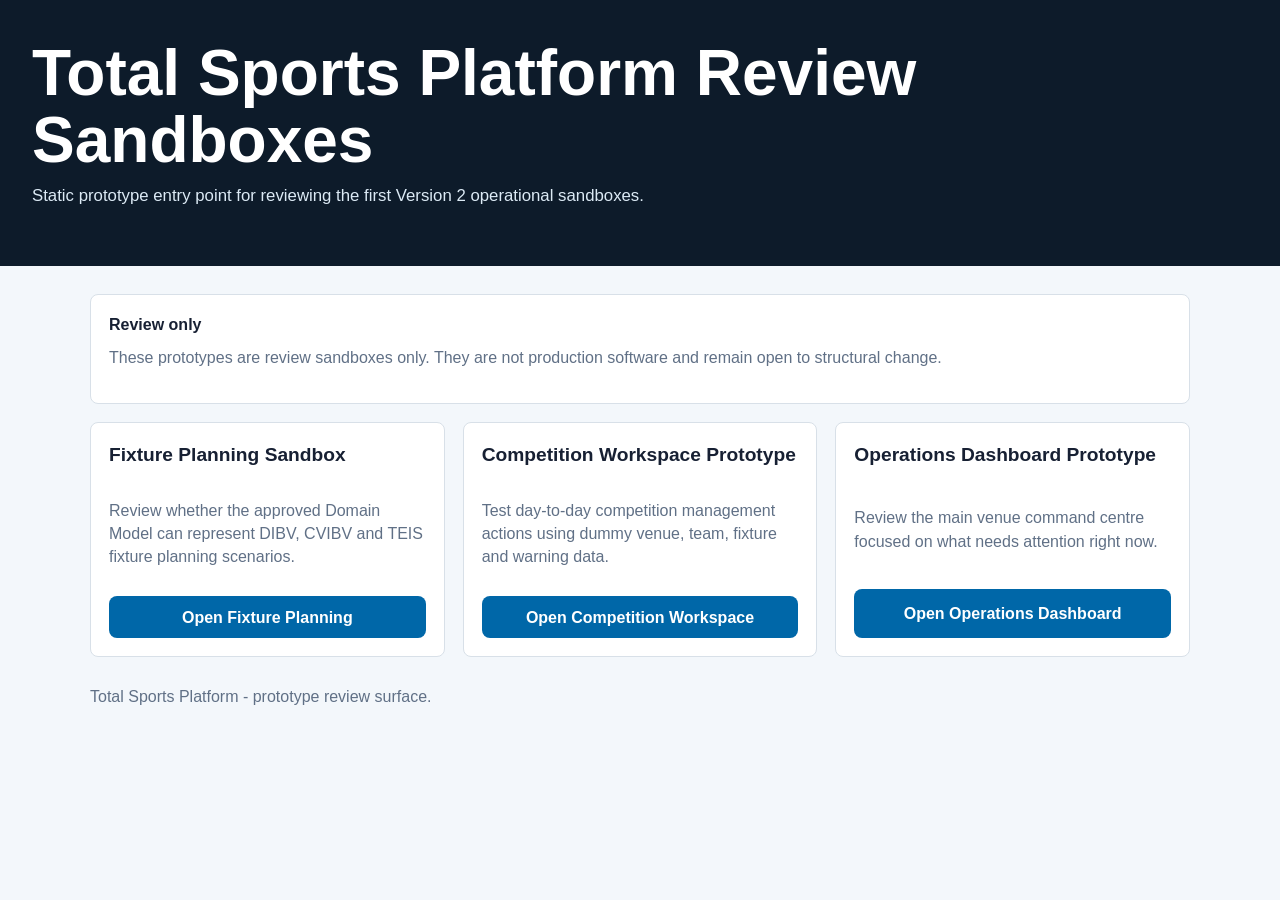
==== index.html @ 76bdb3a6 "Add prototype review site" ====
<!doctype html>
<html lang="en">
<head>
  <meta charset="utf-8">
  <meta name="viewport" content="width=device-width, initial-scale=1">
  <title>Total Sports Platform Review Sandboxes</title>
  <style>
    :root {
      --ink: #172033;
      --muted: #607086;
      --line: #d8e0e8;
      --paper: #ffffff;
      --soft: #f3f7fb;
      --dark: #0d1b2a;
      --blue: #0067a8;
    }

    * {
      box-sizing: border-box;
    }

    body {
      margin: 0;
      color: var(--ink);
      background: var(--soft);
      font-family: Arial, Helvetica, sans-serif;
      line-height: 1.45;
    }

    header {
      padding: 40px 32px;
      color: white;
      background: var(--dark);
    }

    main {
      width: min(1100px, calc(100% - 32px));
      margin: 28px auto;
    }

    h1 {
      margin: 0;
      font-size: clamp(2rem, 5vw, 4rem);
      line-height: 1.05;
    }

    h2 {
      margin: 0 0 8px;
      font-size: 1.2rem;
    }

    p {
      margin-top: 10px;
      color: var(--muted);
    }

    header p {
      max-width: 760px;
      color: #dceaf5;
      font-size: 1.05rem;
    }

    .note,
    .sandbox-card {
      border: 1px solid var(--line);
      border-radius: 8px;
      background: var(--paper);
    }

    .note {
      padding: 18px;
      margin-bottom: 18px;
    }

    .sandbox-grid {
      display: grid;
      grid-template-columns: repeat(3, minmax(0, 1fr));
      gap: 18px;
    }

    .sandbox-card {
      display: grid;
      gap: 12px;
      padding: 18px;
    }

    .sandbox-card a {
      display: inline-flex;
      justify-content: center;
      align-items: center;
      min-height: 42px;
      padding: 0 14px;
      border-radius: 8px;
      background: var(--blue);
      color: white;
      font-weight: 700;
      text-decoration: none;
    }

    .sandbox-card a:hover {
      filter: brightness(0.92);
    }

    footer {
      width: min(1100px, calc(100% - 32px));
      margin: 28px auto;
      color: var(--muted);
    }

    @media (max-width: 820px) {
      .sandbox-grid {
        grid-template-columns: 1fr;
      }
    }
  </style>
</head>
<body>
  <header>
    <h1>Total Sports Platform Review Sandboxes</h1>
    <p>Static prototype entry point for reviewing the first Version 2 operational sandboxes.</p>
  </header>

  <main>
    <section class="note">
      <strong>Review only</strong>
      <p>These prototypes are review sandboxes only. They are not production software and remain open to structural change.</p>
    </section>

    <section class="sandbox-grid" aria-label="Available review sandboxes">
      <article class="sandbox-card">
        <h2>Fixture Planning Sandbox</h2>
        <p>Review whether the approved Domain Model can represent DIBV, CVIBV and TEIS fixture planning scenarios.</p>
        <a href="sandboxes/fixture-planning/">Open Fixture Planning</a>
      </article>

      <article class="sandbox-card">
        <h2>Competition Workspace Prototype</h2>
        <p>Test day-to-day competition management actions using dummy venue, team, fixture and warning data.</p>
        <a href="sandboxes/competition-workspace/">Open Competition Workspace</a>
      </article>

      <article class="sandbox-card">
        <h2>Operations Dashboard Prototype</h2>
        <p>Review the main venue command centre focused on what needs attention right now.</p>
        <a href="sandboxes/operations-dashboard/">Open Operations Dashboard</a>
      </article>
    </section>
  </main>

  <footer>
    <p>Total Sports Platform - prototype review surface.</p>
  </footer>
</body>
</html>
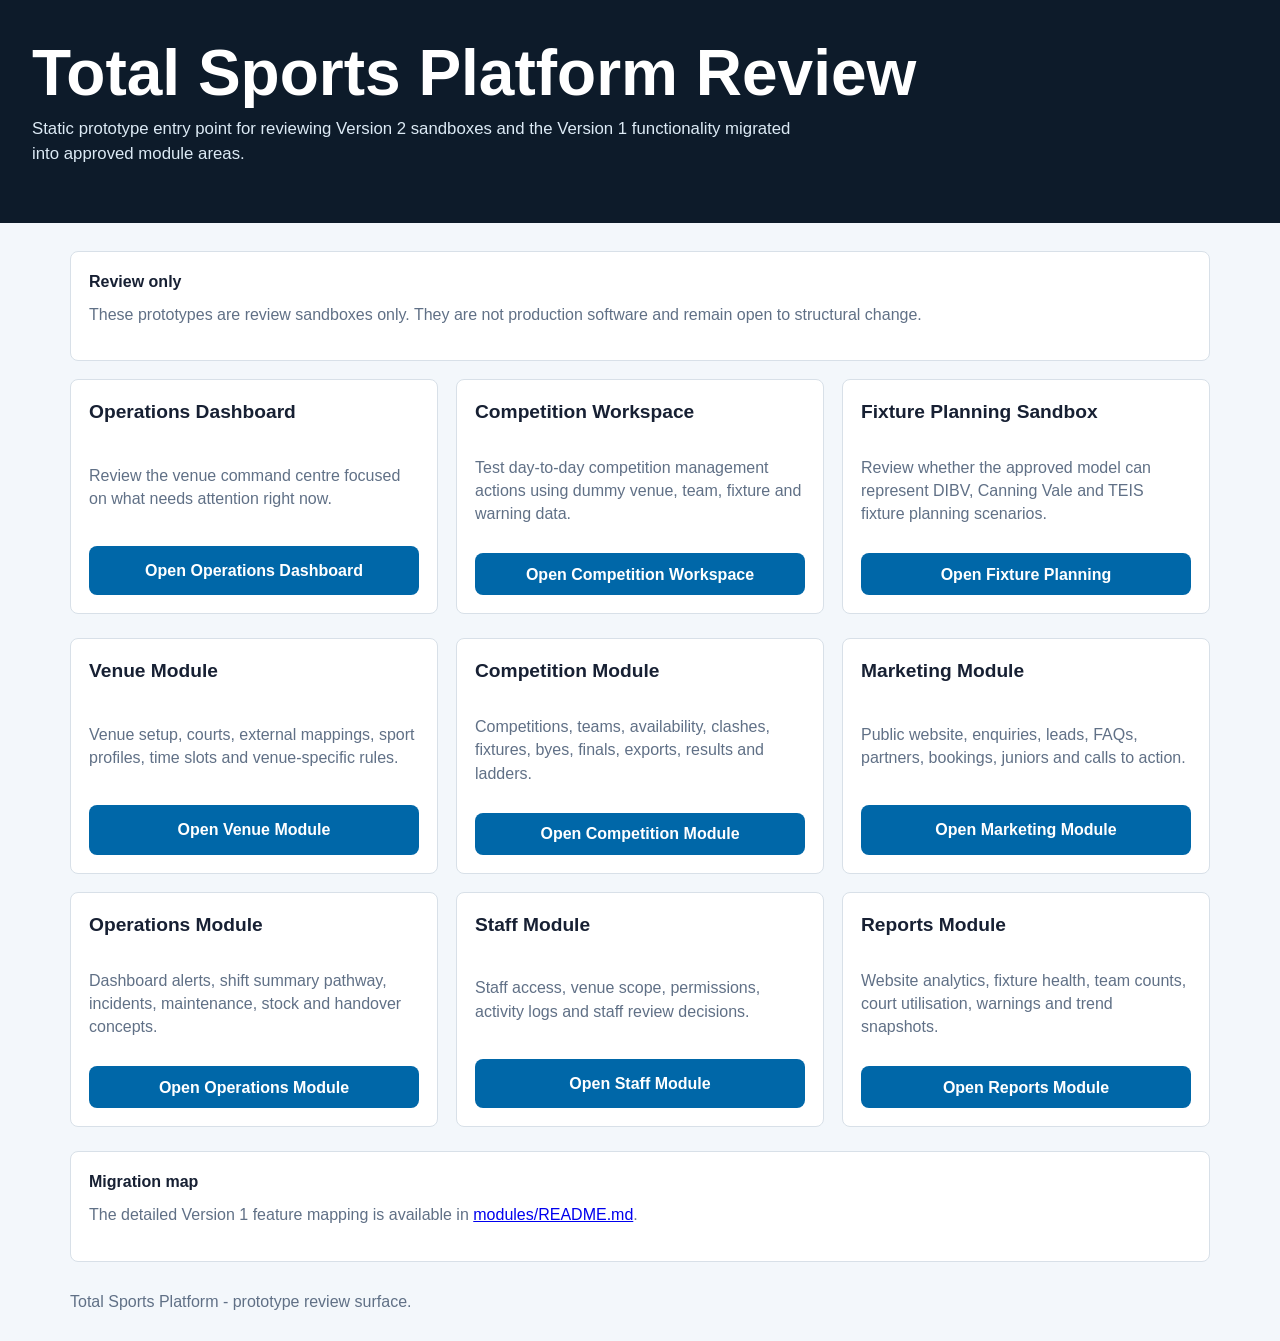
==== commit 9ddd218a: "Migrate Version 1 functionality into approved review modules" ====
--- a/index.html
+++ b/index.html
@@ -1,9 +1,9 @@
-<!doctype html>
+﻿<!doctype html>
 <html lang="en">
 <head>
   <meta charset="utf-8">
   <meta name="viewport" content="width=device-width, initial-scale=1">
-  <title>Total Sports Platform Review Sandboxes</title>
+  <title>Total Sports Platform Review</title>
   <style>
     :root {
       --ink: #172033;
@@ -15,9 +15,7 @@
       --blue: #0067a8;
     }
 
-    * {
-      box-sizing: border-box;
-    }
+    * { box-sizing: border-box; }
 
     body {
       margin: 0;
@@ -34,7 +32,7 @@
     }
 
     main {
-      width: min(1100px, calc(100% - 32px));
+      width: min(1140px, calc(100% - 32px));
       margin: 28px auto;
     }
 
@@ -44,21 +42,9 @@
       line-height: 1.05;
     }
 
-    h2 {
-      margin: 0 0 8px;
-      font-size: 1.2rem;
-    }
-
-    p {
-      margin-top: 10px;
-      color: var(--muted);
-    }
-
-    header p {
-      max-width: 760px;
-      color: #dceaf5;
-      font-size: 1.05rem;
-    }
+    h2 { margin: 0 0 8px; font-size: 1.2rem; }
+    p { margin-top: 10px; color: var(--muted); }
+    header p { max-width: 760px; color: #dceaf5; font-size: 1.05rem; }
 
     .note,
     .sandbox-card {
@@ -67,15 +53,13 @@
       background: var(--paper);
     }
 
-    .note {
-      padding: 18px;
-      margin-bottom: 18px;
-    }
+    .note { padding: 18px; margin-bottom: 18px; }
 
     .sandbox-grid {
       display: grid;
       grid-template-columns: repeat(3, minmax(0, 1fr));
       gap: 18px;
+      margin-bottom: 24px;
     }
 
     .sandbox-card {
@@ -97,27 +81,23 @@
       text-decoration: none;
     }
 
-    .sandbox-card a:hover {
-      filter: brightness(0.92);
-    }
+    .sandbox-card a:hover { filter: brightness(0.92); }
 
     footer {
-      width: min(1100px, calc(100% - 32px));
+      width: min(1140px, calc(100% - 32px));
       margin: 28px auto;
       color: var(--muted);
     }
 
-    @media (max-width: 820px) {
-      .sandbox-grid {
-        grid-template-columns: 1fr;
-      }
+    @media (max-width: 900px) {
+      .sandbox-grid { grid-template-columns: 1fr; }
     }
   </style>
 </head>
 <body>
   <header>
-    <h1>Total Sports Platform Review Sandboxes</h1>
-    <p>Static prototype entry point for reviewing the first Version 2 operational sandboxes.</p>
+    <h1>Total Sports Platform Review</h1>
+    <p>Static prototype entry point for reviewing Version 2 sandboxes and the Version 1 functionality migrated into approved module areas.</p>
   </header>
 
   <main>
@@ -126,24 +106,67 @@
       <p>These prototypes are review sandboxes only. They are not production software and remain open to structural change.</p>
     </section>
 
-    <section class="sandbox-grid" aria-label="Available review sandboxes">
+    <section class="sandbox-grid" aria-label="Operational review sandboxes">
       <article class="sandbox-card">
-        <h2>Fixture Planning Sandbox</h2>
-        <p>Review whether the approved Domain Model can represent DIBV, CVIBV and TEIS fixture planning scenarios.</p>
-        <a href="sandboxes/fixture-planning/">Open Fixture Planning</a>
+        <h2>Operations Dashboard</h2>
+        <p>Review the venue command centre focused on what needs attention right now.</p>
+        <a href="sandboxes/operations-dashboard/">Open Operations Dashboard</a>
       </article>
 
       <article class="sandbox-card">
-        <h2>Competition Workspace Prototype</h2>
+        <h2>Competition Workspace</h2>
         <p>Test day-to-day competition management actions using dummy venue, team, fixture and warning data.</p>
         <a href="sandboxes/competition-workspace/">Open Competition Workspace</a>
       </article>
 
       <article class="sandbox-card">
-        <h2>Operations Dashboard Prototype</h2>
-        <p>Review the main venue command centre focused on what needs attention right now.</p>
-        <a href="sandboxes/operations-dashboard/">Open Operations Dashboard</a>
+        <h2>Fixture Planning Sandbox</h2>
+        <p>Review whether the approved model can represent DIBV, Canning Vale and TEIS fixture planning scenarios.</p>
+        <a href="sandboxes/fixture-planning/">Open Fixture Planning</a>
       </article>
+    </section>
+
+    <section class="sandbox-grid" aria-label="Version 1 migrated module areas">
+      <article class="sandbox-card">
+        <h2>Venue Module</h2>
+        <p>Venue setup, courts, external mappings, sport profiles, time slots and venue-specific rules.</p>
+        <a href="modules/venue/">Open Venue Module</a>
+      </article>
+
+      <article class="sandbox-card">
+        <h2>Competition Module</h2>
+        <p>Competitions, teams, availability, clashes, fixtures, byes, finals, exports, results and ladders.</p>
+        <a href="modules/competition/">Open Competition Module</a>
+      </article>
+
+      <article class="sandbox-card">
+        <h2>Marketing Module</h2>
+        <p>Public website, enquiries, leads, FAQs, partners, bookings, juniors and calls to action.</p>
+        <a href="modules/marketing/">Open Marketing Module</a>
+      </article>
+
+      <article class="sandbox-card">
+        <h2>Operations Module</h2>
+        <p>Dashboard alerts, shift summary pathway, incidents, maintenance, stock and handover concepts.</p>
+        <a href="modules/operations/">Open Operations Module</a>
+      </article>
+
+      <article class="sandbox-card">
+        <h2>Staff Module</h2>
+        <p>Staff access, venue scope, permissions, activity logs and staff review decisions.</p>
+        <a href="modules/staff/">Open Staff Module</a>
+      </article>
+
+      <article class="sandbox-card">
+        <h2>Reports Module</h2>
+        <p>Website analytics, fixture health, team counts, court utilisation, warnings and trend snapshots.</p>
+        <a href="modules/reports/">Open Reports Module</a>
+      </article>
+    </section>
+
+    <section class="note">
+      <strong>Migration map</strong>
+      <p>The detailed Version 1 feature mapping is available in <a href="modules/README.md">modules/README.md</a>.</p>
     </section>
   </main>
 
